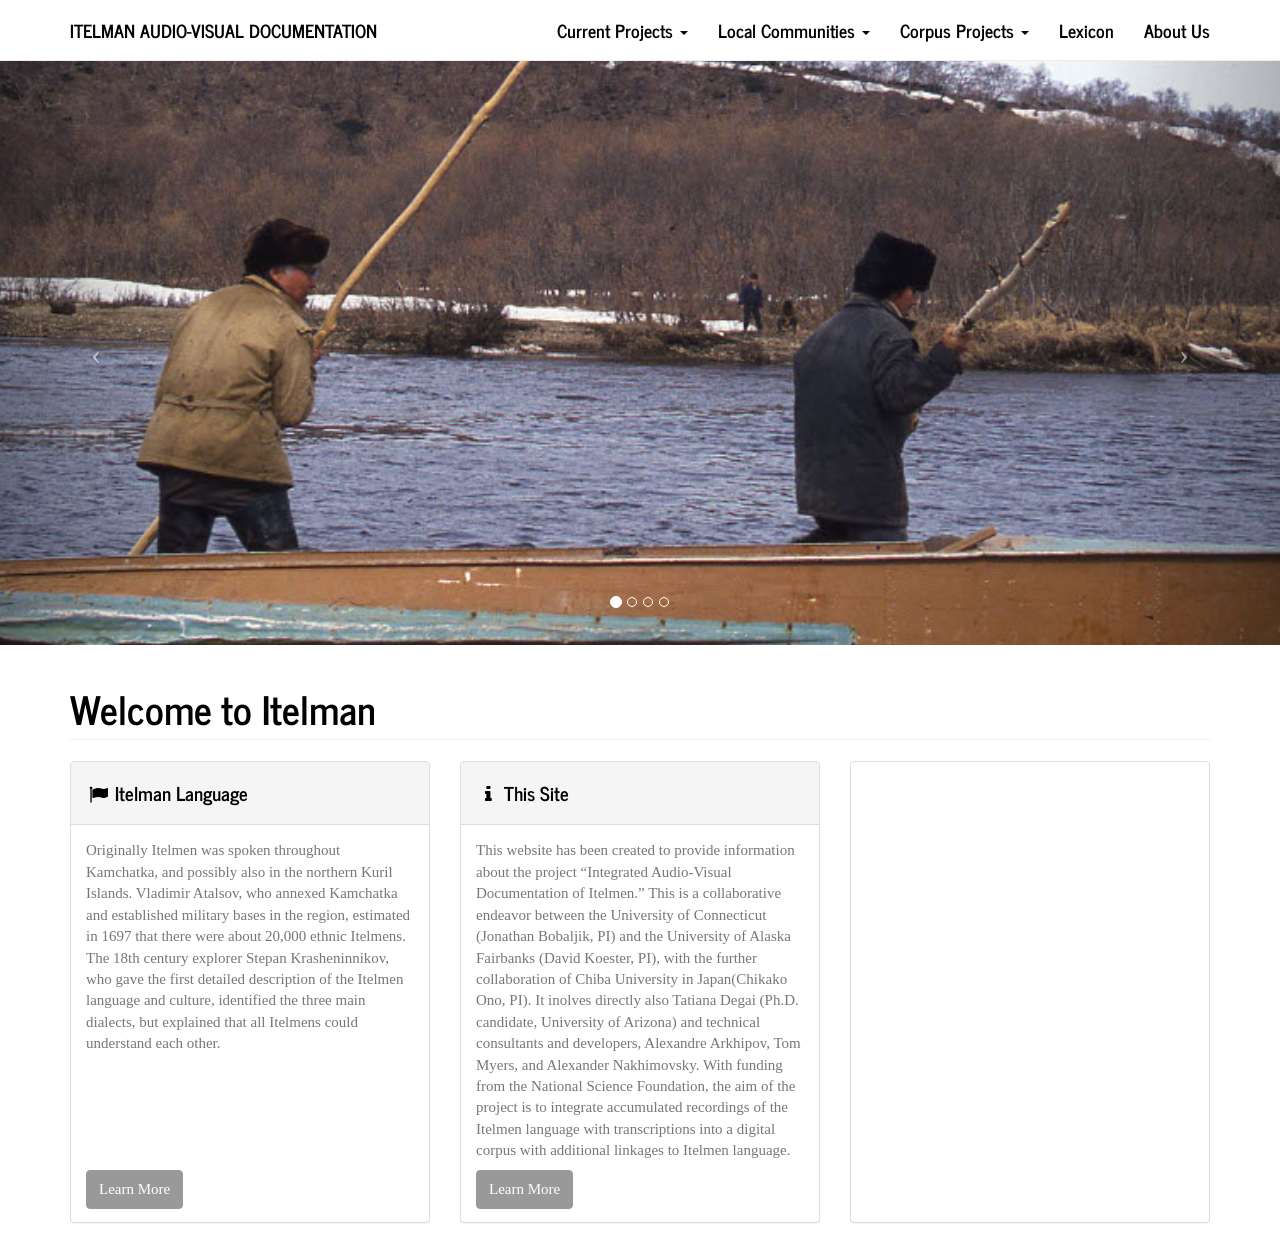
==== index.html @ bc8f409c "Added new style for index" ====
<!DOCTYPE html>
<html lang="en">

<head>

    <meta charset="utf-8">
    <meta http-equiv="X-UA-Compatible" content="IE=edge">
    <meta name="viewport" content="width=device-width, initial-scale=1">
    <meta name="description" content="">
    <meta name="author" content="">

    <title>Itelman Audio-Visual Documentation</title>

    <!-- Bootstrap Core CSS -->
    <link href="css/bootstrap.min.css" rel="stylesheet">

    <!-- Theme CSS -->
    <link href="css/modern-business.css" rel="stylesheet">

    <link href="css/custom.css" rel="stylesheet">

    <!-- Theme Fonts -->
    <link href="font-awesome-4.1.0/css/font-awesome.min.css" rel="stylesheet" type="text/css">

    <!-- HTML5 Shim and Respond.js IE8 support of HTML5 elements and media queries -->
    <!-- WARNING: Respond.js doesn't work if you view the page via file:// -->
    <!--[if lt IE 9]>
        <script src="https://oss.maxcdn.com/libs/html5shiv/3.7.0/html5shiv.js"></script>
        <script src="https://oss.maxcdn.com/libs/respond.js/1.4.2/respond.min.js"></script>
    <![endif]-->

</head>

<body>

    <!-- Navigation -->
    <nav class="navbar navbar-default navbar-fixed-top" role="navigation">
        <div class="container">
            <!-- Brand and toggle get grouped for better mobile display -->
            <div class="navbar-header">
                <button type="button" class="navbar-toggle" data-toggle="collapse" data-target="#bs-example-navbar-collapse-1">
                    <span class="sr-only">Toggle navigation</span>
                    <span class="icon-bar"></span>
                    <span class="icon-bar"></span>
                    <span class="icon-bar"></span>
                </button>
                <a class="navbar-brand" href="index.html">Itelman Audio-Visual Documentation</a>
            </div>
            <!-- Collect the nav links, forms, and other content for toggling -->
            <div class="collapse navbar-collapse" id="bs-example-navbar-collapse-1">
                <ul class="nav navbar-nav navbar-right">
                    <li class="dropdown">
                        <a href="#" class="dropdown-toggle" data-toggle="dropdown">Current Projects <b class="caret"></b></a>
                        <ul class="dropdown-menu">
                            <li>
                                <a href="/projects.html#1">Current Project 1</a>
                            </li>
                            <li>
                                <a href="/projects.html#2">Current Project 2</a>
                            </li>
                            <li>
                                <a href="/projects.html#3">Current Project 3</a>
                            </li>
                            <li>
                                <a href="/projects.html#4">Current Project 4</a>
                            </li>
                        </ul>
                    </li>
                    <li class="dropdown">
                        <a href="#" class="dropdown-toggle" data-toggle="dropdown">Local Communities <b class="caret"></b></a>
                        <ul class="dropdown-menu">
                            <li>
                                <a href="/communities.html#1">Community Project 1</a>
                            </li>
                            <li>
                                <a href="/communities.html#2">Community Project 2</a>
                            </li>
                            <li>
                                <a href="/communities.html#3">Community Project 3</a>
                            </li>
                            <li>
                                <a href="/communities.html#4">Community Project 4</a>
                            </li>
                        </ul>
                    </li>
                    <li class="dropdown">
                        <a href="#" class="dropdown-toggle" data-toggle="dropdown">Corpus Projects <b class="caret"></b></a>
                        <ul class="dropdown-menu">
                            <li>
                                <a href="/corpus.html#1">Corpus Project 1</a>
                            </li>
                            <li>
                                <a href="/corpus.html#2">Corpus Project 2</a>
                            </li>
                            <li>
                                <a href="/corpus.html#3">Corpus Project 3</a>
                            </li>
                            <li>
                                <a href="/corpus.html#4">Corpus Project 4</a>
                            </li>
                        </ul>
                    </li>
                    <li>
                        <a href="lexicon.html">Lexicon</a>
                    </li>
                    <li>
                        <a href="about.html">About Us</a>
                    </li>
                </ul>
            </div>
            <!-- /.navbar-collapse -->
        </div>
        <!-- /.container -->
    </nav>

    <!-- Header Carousel -->
    <header id="myCarousel" class="carousel slide">
        <!-- Indicators -->
        <ol class="carousel-indicators">
            <li data-target="#myCarousel" data-slide-to="0" class="active"></li>
            <li data-target="#myCarousel" data-slide-to="1"></li>
            <li data-target="#myCarousel" data-slide-to="2"></li>
            <li data-target="#myCarousel" data-slide-to="3"></li>
        </ol>

        <!-- Wrapper for slides -->
        <div class="carousel-inner">
            <div class="item active">
                <div class="fill" style="background-image:url('/img/slider/Bat.jpg');"></div>
                <!--
                <div class="carousel-caption">
                    <h2>Caption 1</h2>
                </div>
                -->
            </div>
            <div class="item">
                <div class="fill" style="background-image:url('/img/slider/Elwel.jpg');"></div>
            </div>
            <div class="item">
                <div class="fill" style="background-image:url('/img/slider/School.jpg');"></div>
            </div>
            <div class="item">
                <div class="fill" style="background-image:url('/img/slider/Toliksleda2.jpg');"></div>
            </div>
        </div>

        <!-- Controls -->
        <a class="left carousel-control" href="#myCarousel" data-slide="prev">
            <span class="icon-prev"></span>
        </a>
        <a class="right carousel-control" href="#myCarousel" data-slide="next">
            <span class="icon-next"></span>
        </a>
    </header>

    <!-- Page Content -->
    <div class="container">


        <div class="row">
            <div class="col-lg-12">
                <h1 class="page-header">
                    Welcome to Itelman
                </h1>
            </div>
        </div>
        <!-- Marketing Icons Section -->
        <div class="row row-height-equal">
            <div class="col-md-4 col-height-equal">
                <div class="panel panel-default">
                    <div class="panel-heading">
                        <h4><i class="fa fa-fw fa-flag"></i> Itelman Language</h4>
                    </div>
                    <div class="panel-body">
                        <p>Originally Itelmen was spoken throughout Kamchatka, and possibly also in the northern Kuril Islands. Vladimir Atalsov, who annexed Kamchatka and established military bases in the region, estimated in 1697 that there were about 20,000 ethnic Itelmens. The 18th century explorer Stepan Krasheninnikov, who gave the first detailed description of the Itelmen language and culture, identified the three main dialects, but explained that all Itelmens could understand each other.</p>
                        <a href="http://en.wikipedia.org/wiki/Itelmen_language" target="_blank" class="btn btn-default">Learn More</a>
                    </div>
                </div>
            </div>
            <div class="col-md-4 col-height-equal">
                <div class="panel panel-default">
                    <div class="panel-heading">
                        <h4><i class="fa fa-fw fa-info"></i> This Site</h4>
                    </div>
                    <div class="panel-body">
                        <p>This website has been created to provide information about the project “Integrated Audio-Visual Documentation of Itelmen.” This is a collaborative endeavor between the University of Connecticut (Jonathan Bobaljik, PI) and the University of Alaska Fairbanks (David Koester, PI), with the further collaboration of Chiba University in Japan(Chikako Ono, PI). It inolves directly also Tatiana Degai (Ph.D. candidate, University of Arizona) and technical consultants and developers, Alexandre Arkhipov, Tom Myers, and Alexander Nakhimovsky. With funding from the National Science Foundation, the aim of the project is to integrate accumulated recordings of the Itelmen language with transcriptions into a digital corpus with additional linkages to Itelmen language.</p>
                        <a href="/about.html" class="btn btn-default">Learn More</a>
                    </div>
                </div>
            </div>
            <div class="col-md-4 col-height-equal">
                <div class="panel panel-default panel-gmap">
                    <iframe src="https://www.google.com/maps/embed?pb=!1m18!1m12!1m3!1d8682834.880702231!2d165.0271435!3d57.90595090000001!2m3!1f0!2f0!3f0!3m2!1i1024!2i768!4f13.1!3m3!1m2!1s0x59027a4c0d071461%3A0x123ce77fe88c7b8f!2sKamchatka+Krai%2C+Russia!5e0!3m2!1sen!2sus!4v1410715585059" frameborder="0" style="border:0"></iframe>
                </div>
            </div>
        </div>
        <!-- /.row -->

    </div>
    <!-- /.container -->

    <!-- jQuery Version 1.11.0 -->
    <script src="js/jquery-1.11.0.js"></script>

    <!-- Bootstrap Core JavaScript -->
    <script src="js/bootstrap.min.js"></script>

    <!-- Script to Activate the Carousel -->
    <script>
    $('.carousel').carousel({
        interval: 5000 //changes the speed
    })
    </script>

</body>

</html>
---- css/modern-business.css ----
/*!
 * Start Bootstrap - Modern Business HTML Template (http://startbootstrap.com)
 * Code licensed under the Apache License v2.0.
 * For details, see http://www.apache.org/licenses/LICENSE-2.0.
 */

/* Global Styles */

html,
body {
    height: 100%;
}

body {
    padding-top: 50px; /* Required padding for .navbar-fixed-top. Remove if using .navbar-static-top. Change if height of navigation changes. */
}

.img-portfolio {
    margin-bottom: 30px;
}

.img-hover:hover {
    opacity: 0.8;
}

/* Home Page Carousel */

header.carousel {
    height: 50%;
}

header.carousel .item,
header.carousel .item.active,
header.carousel .carousel-inner {
    height: 100%;
}

header.carousel .fill {
    width: 100%;
    height: 100%;
    background-position: center;
    background-size: cover;
}

/* 404 Page Styles */

.error-404 {
    font-size: 100px;
}

/* Pricing Page Styles */

.price {
    display: block;
    font-size: 50px;
    line-height: 50px;
}

.price sup {
    top: -20px;
    left: 2px;
    font-size: 20px;
}

.period {
    display: block;
    font-style: italic;
}

/* Footer Styles */

footer {
    margin: 50px 0;
}

/* Responsive Styles */

@media(max-width:991px) {
    .customer-img,
    .img-related {
        margin-bottom: 30px;
    }
}

@media(max-width:767px) {
    .img-portfolio {
        margin-bottom: 15px;
    }

    header.carousel .carousel {
        height: 70%;
    }
}
---- css/custom.css ----
/* make all of the info boxes the same height
from http://stackoverflow.com/a/22892773 */
.row-height-equal, .row-height-equal > div[class*='col-'], .panel-gmap, .panel-gmap iframe {
    display: -webkit-box;
    display: -webkit-flex;
    display: flex;
    flex:1 0 auto;
}

/* push the more info buttons to the bottom of the info box */
.row-height-equal .btn {
    position: absolute;
    bottom: 35px;
}
.row-height-equal .panel-body {
    margin-bottom: 35px;
}

/* make the carousel taller */
header.carousel {
    height: 70%;
}
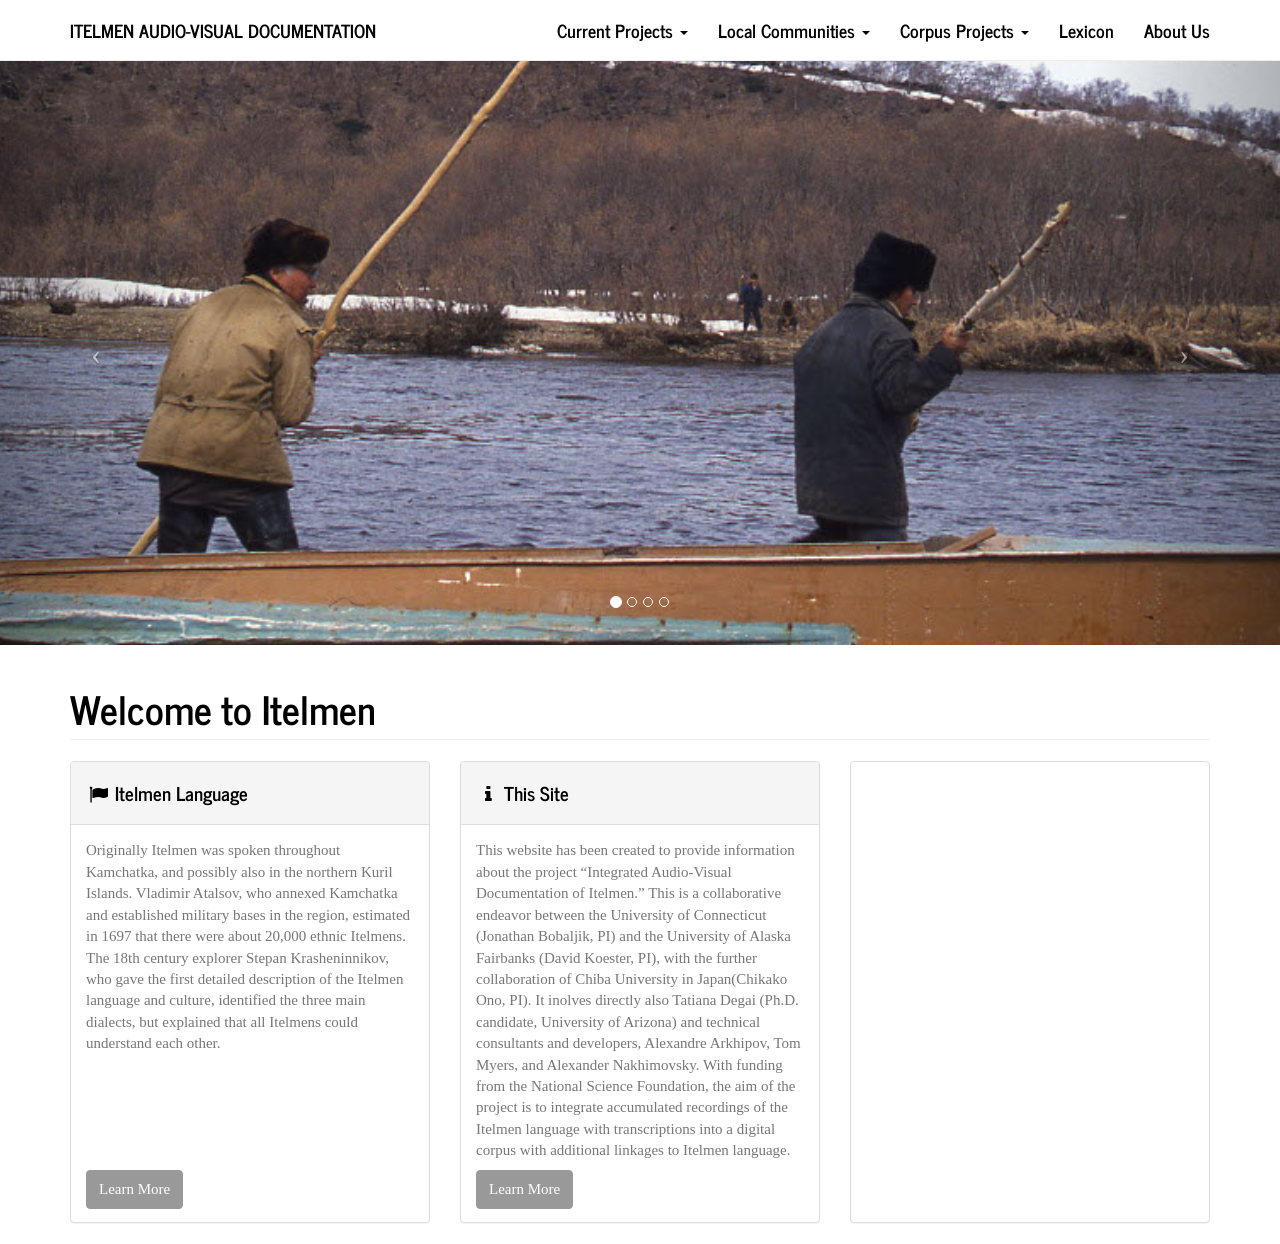
==== commit c3ac5357: "replace "itelman" with "itelmen" (fixes #3)" ====
--- a/index.html
+++ b/index.html
@@ -2,14 +2,13 @@
 <html lang="en">
 
 <head>
-
     <meta charset="utf-8">
     <meta http-equiv="X-UA-Compatible" content="IE=edge">
     <meta name="viewport" content="width=device-width, initial-scale=1">
     <meta name="description" content="">
     <meta name="author" content="">
 
-    <title>Itelman Audio-Visual Documentation</title>
+    <title>Itelmen Audio-Visual Documentation</title>
 
     <!-- Bootstrap Core CSS -->
     <link href="css/bootstrap.min.css" rel="stylesheet">
@@ -44,7 +43,7 @@
                     <span class="icon-bar"></span>
                     <span class="icon-bar"></span>
                 </button>
-                <a class="navbar-brand" href="index.html">Itelman Audio-Visual Documentation</a>
+                <a class="navbar-brand" href="index.html">Itelmen Audio-Visual Documentation</a>
             </div>
             <!-- Collect the nav links, forms, and other content for toggling -->
             <div class="collapse navbar-collapse" id="bs-example-navbar-collapse-1">
@@ -53,16 +52,16 @@
                         <a href="#" class="dropdown-toggle" data-toggle="dropdown">Current Projects <b class="caret"></b></a>
                         <ul class="dropdown-menu">
                             <li>
-                                <a href="/projects.html#1">Current Project 1</a>
-                            </li>
-                            <li>
-                                <a href="/projects.html#2">Current Project 2</a>
-                            </li>
-                            <li>
-                                <a href="/projects.html#3">Current Project 3</a>
-                            </li>
-                            <li>
-                                <a href="/projects.html#4">Current Project 4</a>
+                                <a href="projects.html#1">Current Project 1</a>
+                            </li>
+                            <li>
+                                <a href="projects.html#2">Current Project 2</a>
+                            </li>
+                            <li>
+                                <a href="projects.html#3">Current Project 3</a>
+                            </li>
+                            <li>
+                                <a href="projects.html#4">Current Project 4</a>
                             </li>
                         </ul>
                     </li>
@@ -70,16 +69,16 @@
                         <a href="#" class="dropdown-toggle" data-toggle="dropdown">Local Communities <b class="caret"></b></a>
                         <ul class="dropdown-menu">
                             <li>
-                                <a href="/communities.html#1">Community Project 1</a>
-                            </li>
-                            <li>
-                                <a href="/communities.html#2">Community Project 2</a>
-                            </li>
-                            <li>
-                                <a href="/communities.html#3">Community Project 3</a>
-                            </li>
-                            <li>
-                                <a href="/communities.html#4">Community Project 4</a>
+                                <a href="communities.html#1">Community Project 1</a>
+                            </li>
+                            <li>
+                                <a href="communities.html#2">Community Project 2</a>
+                            </li>
+                            <li>
+                                <a href="communities.html#3">Community Project 3</a>
+                            </li>
+                            <li>
+                                <a href="communities.html#4">Community Project 4</a>
                             </li>
                         </ul>
                     </li>
@@ -87,16 +86,16 @@
                         <a href="#" class="dropdown-toggle" data-toggle="dropdown">Corpus Projects <b class="caret"></b></a>
                         <ul class="dropdown-menu">
                             <li>
-                                <a href="/corpus.html#1">Corpus Project 1</a>
-                            </li>
-                            <li>
-                                <a href="/corpus.html#2">Corpus Project 2</a>
-                            </li>
-                            <li>
-                                <a href="/corpus.html#3">Corpus Project 3</a>
-                            </li>
-                            <li>
-                                <a href="/corpus.html#4">Corpus Project 4</a>
+                                <a href="corpus.html#1">Corpus Project 1</a>
+                            </li>
+                            <li>
+                                <a href="corpus.html#2">Corpus Project 2</a>
+                            </li>
+                            <li>
+                                <a href="corpus.html#3">Corpus Project 3</a>
+                            </li>
+                            <li>
+                                <a href="corpus.html#4">Corpus Project 4</a>
                             </li>
                         </ul>
                     </li>
@@ -126,7 +125,7 @@
         <!-- Wrapper for slides -->
         <div class="carousel-inner">
             <div class="item active">
-                <div class="fill" style="background-image:url('/img/slider/Bat.jpg');"></div>
+                <div class="fill" style="background-image:url('img/slider/Bat.jpg');"></div>
                 <!--
                 <div class="carousel-caption">
                     <h2>Caption 1</h2>
@@ -134,13 +133,13 @@
                 -->
             </div>
             <div class="item">
-                <div class="fill" style="background-image:url('/img/slider/Elwel.jpg');"></div>
+                <div class="fill" style="background-image:url('img/slider/Elwel.jpg');"></div>
             </div>
             <div class="item">
-                <div class="fill" style="background-image:url('/img/slider/School.jpg');"></div>
+                <div class="fill" style="background-image:url('img/slider/School.jpg');"></div>
             </div>
             <div class="item">
-                <div class="fill" style="background-image:url('/img/slider/Toliksleda2.jpg');"></div>
+                <div class="fill" style="background-image:url('img/slider/Toliksleda2.jpg');"></div>
             </div>
         </div>
 
@@ -160,7 +159,7 @@
         <div class="row">
             <div class="col-lg-12">
                 <h1 class="page-header">
-                    Welcome to Itelman
+                    Welcome to Itelmen
                 </h1>
             </div>
         </div>
@@ -169,7 +168,7 @@
             <div class="col-md-4 col-height-equal">
                 <div class="panel panel-default">
                     <div class="panel-heading">
-                        <h4><i class="fa fa-fw fa-flag"></i> Itelman Language</h4>
+                        <h4><i class="fa fa-fw fa-flag"></i> Itelmen Language</h4>
                     </div>
                     <div class="panel-body">
                         <p>Originally Itelmen was spoken throughout Kamchatka, and possibly also in the northern Kuril Islands. Vladimir Atalsov, who annexed Kamchatka and established military bases in the region, estimated in 1697 that there were about 20,000 ethnic Itelmens. The 18th century explorer Stepan Krasheninnikov, who gave the first detailed description of the Itelmen language and culture, identified the three main dialects, but explained that all Itelmens could understand each other.</p>
@@ -184,7 +183,7 @@
                     </div>
                     <div class="panel-body">
                         <p>This website has been created to provide information about the project “Integrated Audio-Visual Documentation of Itelmen.” This is a collaborative endeavor between the University of Connecticut (Jonathan Bobaljik, PI) and the University of Alaska Fairbanks (David Koester, PI), with the further collaboration of Chiba University in Japan(Chikako Ono, PI). It inolves directly also Tatiana Degai (Ph.D. candidate, University of Arizona) and technical consultants and developers, Alexandre Arkhipov, Tom Myers, and Alexander Nakhimovsky. With funding from the National Science Foundation, the aim of the project is to integrate accumulated recordings of the Itelmen language with transcriptions into a digital corpus with additional linkages to Itelmen language.</p>
-                        <a href="/about.html" class="btn btn-default">Learn More</a>
+                        <a href="about.html" class="btn btn-default">Learn More</a>
                     </div>
                 </div>
             </div>
@@ -204,7 +203,6 @@
 
     <!-- Bootstrap Core JavaScript -->
     <script src="js/bootstrap.min.js"></script>
-
     <!-- Script to Activate the Carousel -->
     <script>
     $('.carousel').carousel({
--- a/css/custom.css
+++ b/css/custom.css
@@ -1,22 +1,36 @@
-/* make all of the info boxes the same height
+/* make all of the info boxes the same height, when not stacked
 from http://stackoverflow.com/a/22892773 */
-.row-height-equal, .row-height-equal > div[class*='col-'], .panel-gmap, .panel-gmap iframe {
+
+@media (min-width: 992px) {
+  .row-height-equal, .row-height-equal > div[class*='col-'] {
     display: -webkit-box;
     display: -webkit-flex;
     display: flex;
-    flex:1 0 auto;
+    flex: 1 0 auto;
+  }
+
+  /* push the more info buttons to the bottom of the info box */
+
+  .row-height-equal .btn {
+    position: absolute;
+    bottom: 35px;
+  }
+  
+  .row-height-equal .panel-body {
+    margin-bottom: 35px;
+  }
 }
 
-/* push the more info buttons to the bottom of the info box */
-.row-height-equal .btn {
-    position: absolute;
-    bottom: 35px;
-}
-.row-height-equal .panel-body {
-    margin-bottom: 35px;
+
+/* make the google map fill its box all the time */
+.panel-gmap, .panel-gmap iframe {
+  display: -webkit-box;
+  display: -webkit-flex;
+  display: flex;
+  flex: 1 0 auto;
 }
 
 /* make the carousel taller */
 header.carousel {
-    height: 70%;
+  height: 70%;
 }
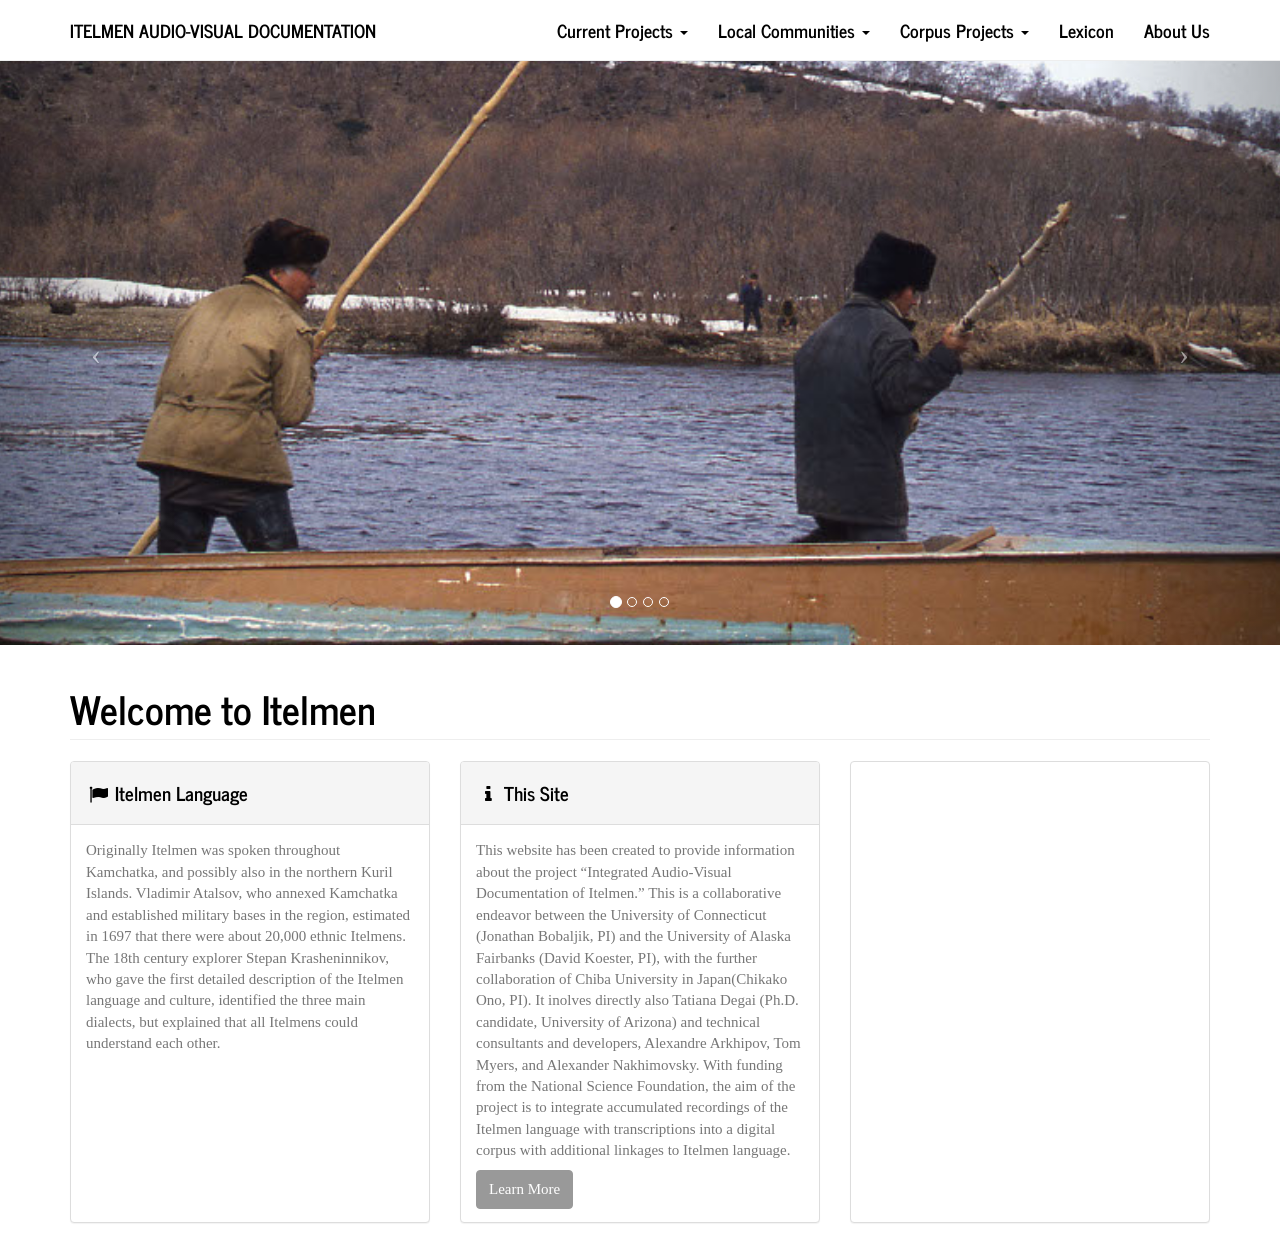
==== commit fd32c724: "remove wikipedia link (fixes #4)" ====
--- a/index.html
+++ b/index.html
@@ -172,7 +172,6 @@
                     </div>
                     <div class="panel-body">
                         <p>Originally Itelmen was spoken throughout Kamchatka, and possibly also in the northern Kuril Islands. Vladimir Atalsov, who annexed Kamchatka and established military bases in the region, estimated in 1697 that there were about 20,000 ethnic Itelmens. The 18th century explorer Stepan Krasheninnikov, who gave the first detailed description of the Itelmen language and culture, identified the three main dialects, but explained that all Itelmens could understand each other.</p>
-                        <a href="http://en.wikipedia.org/wiki/Itelmen_language" target="_blank" class="btn btn-default">Learn More</a>
                     </div>
                 </div>
             </div>
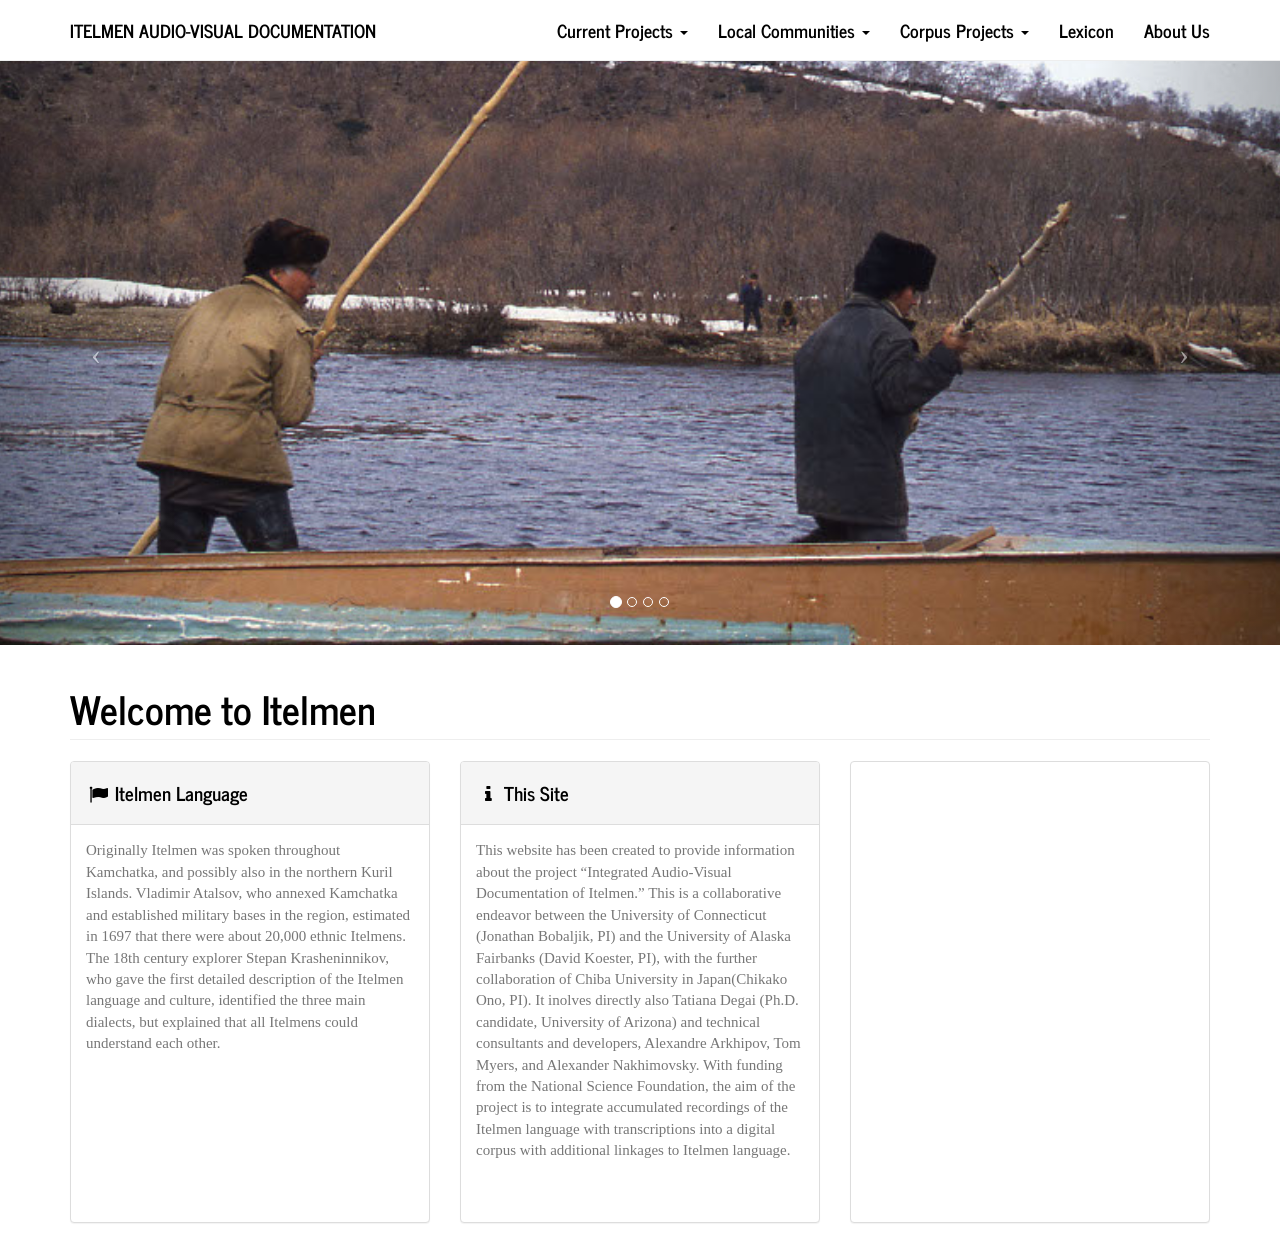
==== commit 77cf4941: "remove link on frontpage for more info, cause just linked to about us section" ====
--- a/index.html
+++ b/index.html
@@ -10,16 +10,18 @@
 
     <title>Itelmen Audio-Visual Documentation</title>
 
+    
+    
     <!-- Bootstrap Core CSS -->
-    <link href="css/bootstrap.min.css" rel="stylesheet">
+    <link href="static/css/bootstrap.min.css" rel="stylesheet">
 
     <!-- Theme CSS -->
-    <link href="css/modern-business.css" rel="stylesheet">
-
-    <link href="css/custom.css" rel="stylesheet">
-
-    <!-- Theme Fonts -->
-    <link href="font-awesome-4.1.0/css/font-awesome.min.css" rel="stylesheet" type="text/css">
+    <link href="static/css/modern-business.css" rel="stylesheet">
+
+    
+    <link href="static/font-awesome-4.1.0/css/font-awesome.min.css" rel="stylesheet" type="text/css">
+    <link href="static/css/index.css" rel="stylesheet" type="text/css">
+
 
     <!-- HTML5 Shim and Respond.js IE8 support of HTML5 elements and media queries -->
     <!-- WARNING: Respond.js doesn't work if you view the page via file:// -->
@@ -112,6 +114,7 @@
         <!-- /.container -->
     </nav>
 
+    
     <!-- Header Carousel -->
     <header id="myCarousel" class="carousel slide">
         <!-- Indicators -->
@@ -125,7 +128,7 @@
         <!-- Wrapper for slides -->
         <div class="carousel-inner">
             <div class="item active">
-                <div class="fill" style="background-image:url('img/slider/Bat.jpg');"></div>
+                <div class="fill" style="background-image:url('static/img/index/Bat.jpg');"></div>
                 <!--
                 <div class="carousel-caption">
                     <h2>Caption 1</h2>
@@ -133,13 +136,13 @@
                 -->
             </div>
             <div class="item">
-                <div class="fill" style="background-image:url('img/slider/Elwel.jpg');"></div>
+                <div class="fill" style="background-image:url('static/img/index/Elwel.jpg');"></div>
             </div>
             <div class="item">
-                <div class="fill" style="background-image:url('img/slider/School.jpg');"></div>
+                <div class="fill" style="background-image:url('static/img/index/School.jpg');"></div>
             </div>
             <div class="item">
-                <div class="fill" style="background-image:url('img/slider/Toliksleda2.jpg');"></div>
+                <div class="fill" style="background-image:url('static/img/index/Toliksleda2.jpg');"></div>
             </div>
         </div>
 
@@ -182,7 +185,6 @@
                     </div>
                     <div class="panel-body">
                         <p>This website has been created to provide information about the project “Integrated Audio-Visual Documentation of Itelmen.” This is a collaborative endeavor between the University of Connecticut (Jonathan Bobaljik, PI) and the University of Alaska Fairbanks (David Koester, PI), with the further collaboration of Chiba University in Japan(Chikako Ono, PI). It inolves directly also Tatiana Degai (Ph.D. candidate, University of Arizona) and technical consultants and developers, Alexandre Arkhipov, Tom Myers, and Alexander Nakhimovsky. With funding from the National Science Foundation, the aim of the project is to integrate accumulated recordings of the Itelmen language with transcriptions into a digital corpus with additional linkages to Itelmen language.</p>
-                        <a href="about.html" class="btn btn-default">Learn More</a>
                     </div>
                 </div>
             </div>
@@ -197,18 +199,18 @@
     </div>
     <!-- /.container -->
 
-    <!-- jQuery Version 1.11.0 -->
-    <script src="js/jquery-1.11.0.js"></script>
-
-    <!-- Bootstrap Core JavaScript -->
-    <script src="js/bootstrap.min.js"></script>
-    <!-- Script to Activate the Carousel -->
+
+    
+    
+    <script src="static/js/jquery-1.11.0.js"></script>
+    <script src="static/js/bootstrap.min.js"></script>
     <script>
     $('.carousel').carousel({
         interval: 5000 //changes the speed
     })
     </script>
 
+
 </body>
 
-</html>
+</html>
--- a/static/css/modern-business.css
+++ b/static/css/modern-business.css
@@ -0,0 +1,93 @@
+/*!
+ * Start Bootstrap - Modern Business HTML Template (http://startbootstrap.com)
+ * Code licensed under the Apache License v2.0.
+ * For details, see http://www.apache.org/licenses/LICENSE-2.0.
+ */
+
+/* Global Styles */
+
+html,
+body {
+    height: 100%;
+}
+
+body {
+    padding-top: 50px; /* Required padding for .navbar-fixed-top. Remove if using .navbar-static-top. Change if height of navigation changes. */
+}
+
+.img-portfolio {
+    margin-bottom: 30px;
+}
+
+.img-hover:hover {
+    opacity: 0.8;
+}
+
+/* Home Page Carousel */
+
+header.carousel {
+    height: 50%;
+}
+
+header.carousel .item,
+header.carousel .item.active,
+header.carousel .carousel-inner {
+    height: 100%;
+}
+
+header.carousel .fill {
+    width: 100%;
+    height: 100%;
+    background-position: center;
+    background-size: cover;
+}
+
+/* 404 Page Styles */
+
+.error-404 {
+    font-size: 100px;
+}
+
+/* Pricing Page Styles */
+
+.price {
+    display: block;
+    font-size: 50px;
+    line-height: 50px;
+}
+
+.price sup {
+    top: -20px;
+    left: 2px;
+    font-size: 20px;
+}
+
+.period {
+    display: block;
+    font-style: italic;
+}
+
+/* Footer Styles */
+
+footer {
+    margin: 50px 0;
+}
+
+/* Responsive Styles */
+
+@media(max-width:991px) {
+    .customer-img,
+    .img-related {
+        margin-bottom: 30px;
+    }
+}
+
+@media(max-width:767px) {
+    .img-portfolio {
+        margin-bottom: 15px;
+    }
+
+    header.carousel .carousel {
+        height: 70%;
+    }
+}
--- a/static/css/index.css
+++ b/static/css/index.css
@@ -0,0 +1,36 @@
+/* make all of the info boxes the same height, when not stacked
+from http://stackoverflow.com/a/22892773 */
+
+@media (min-width: 992px) {
+  .row-height-equal, .row-height-equal > div[class*='col-'] {
+    display: -webkit-box;
+    display: -webkit-flex;
+    display: flex;
+    flex: 1 0 auto;
+  }
+
+  /* push the more info buttons to the bottom of the info box */
+
+  .row-height-equal .btn {
+    position: absolute;
+    bottom: 35px;
+  }
+  
+  .row-height-equal .panel-body {
+    margin-bottom: 35px;
+  }
+}
+
+
+/* make the google map fill its box all the time */
+.panel-gmap, .panel-gmap iframe {
+  display: -webkit-box;
+  display: -webkit-flex;
+  display: flex;
+  flex: 1 0 auto;
+}
+
+/* make the carousel taller */
+header.carousel {
+  height: 70%;
+}
